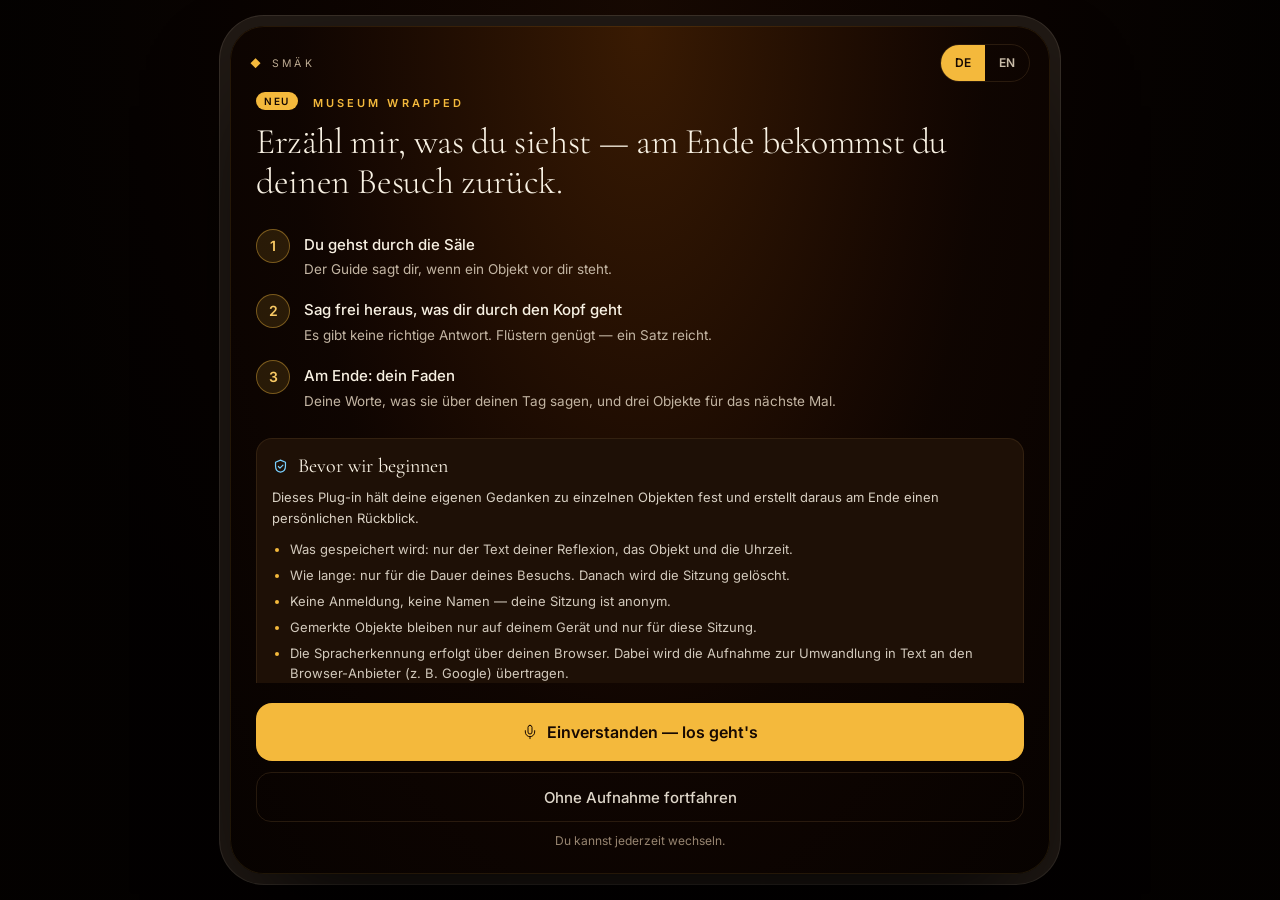
==== app.html @ 7e4b3c30 "Der Hinweis zum Fluestern faellt weg, die Marke deckt kein Foto mehr Die Zeile "Sprich leise — das M" ====
<!doctype html>
<html lang="de">
<head>
<meta charset="utf-8" />
<meta name="viewport" content="width=device-width, initial-scale=1, viewport-fit=cover, maximum-scale=1" />
<meta name="theme-color" content="#1a120c" />
<meta name="apple-mobile-web-app-capable" content="yes" />
<meta name="apple-mobile-web-app-status-bar-style" content="black-translucent" />
<title>Museum Wrapped — SMÄK</title>
<link rel="preconnect" href="https://fonts.googleapis.com" />
<link rel="preconnect" href="https://fonts.gstatic.com" crossorigin />
<link href="https://fonts.googleapis.com/css2?family=Cormorant+Garamond:ital,wght@0,300;0,400;0,500;0,600;1,300;1,400&family=Inter:wght@400;500;600&display=swap" rel="stylesheet" />
<link rel="stylesheet" href="assets/museum.css?v=3g8" />
</head>
<body class="app">
  <div class="screen" id="app"></div>
  <script src="assets/museum.js?v=3g8"></script>
  <script src="assets/app.js?v=3g8"></script>
</body>
</html>
---- assets/museum.css ----
:root{
    --fg:oklch(0.96 0.02 85);
    --muted:oklch(0.75 0.04 75);
    --gold:oklch(0.82 0.15 82);
    --gold-soft:oklch(0.86 0.13 84);
    --line:oklch(0.35 0.05 65 / 45%);
    --panel:oklch(0.19 0.03 57);
    --panel-2:oklch(0.22 0.03 57);
    --plan-bg:oklch(0.105 0.018 55);
    --plan-floor:oklch(0.155 0.022 57);
    --plan-wall:oklch(0.30 0.025 60);
    --you:oklch(0.82 0.11 235);
    --you-ring:oklch(0.98 0.01 235);
    --rec:oklch(0.62 0.21 35);
    --rec-icon:oklch(0.82 0.16 40);
    --like:oklch(0.80 0.16 25);
    --display:"Cormorant Garamond",Georgia,serif;
    --body:"Inter",system-ui,sans-serif;
    --night:radial-gradient(ellipse at top,oklch(0.26 0.06 55) 0%,oklch(0.13 0.025 55) 60%,oklch(0.10 0.02 55) 100%);
  }
  *{box-sizing:border-box;margin:0;padding:0}
  body{background:oklch(0.08 0.015 55);color:var(--fg);font-family:var(--body);min-height:100vh;padding:28px 20px 60px}

  /* ---------- Werkbank ---------- */
  .lab{max-width:1420px;margin:0 auto}
  .labtop{display:flex;align-items:flex-start;gap:20px;flex-wrap:wrap}
  .lab h1{font-family:var(--display);font-weight:300;font-size:30px;letter-spacing:-0.01em}
  .lab p{color:var(--muted);font-size:13px;margin-top:6px;max-width:72ch;line-height:1.6}
  .langsw{margin-left:auto;display:flex;border:1px solid var(--line);border-radius:999px;overflow:hidden;flex:0 0 auto}
  .langsw button{font:600 10.5px/1 var(--body);letter-spacing:.16em;color:var(--muted);background:transparent;
    border:none;padding:11px 17px;cursor:pointer;transition:.18s}
  .langsw button:hover{color:var(--fg)}
  .langsw button[aria-pressed="true"]{background:var(--gold);color:oklch(0.16 0.03 55)}
  .tabs{display:flex;gap:8px;margin:22px 0 26px;flex-wrap:wrap}
  .tabs button{font:500 11px/1 var(--body);letter-spacing:.16em;text-transform:uppercase;color:var(--muted);
    background:transparent;border:1px solid var(--line);border-radius:999px;padding:9px 16px;cursor:pointer;transition:.18s}
  .tabs button:hover{color:var(--fg);border-color:oklch(0.82 0.15 82 / 45%)}
  .tabs button[aria-pressed="true"]{color:oklch(0.16 0.03 55);background:var(--gold);border-color:var(--gold)}
  .rack{display:flex;gap:34px;align-items:flex-start;flex-wrap:wrap}
  .slot{width:392px}
  .slot.hidden{display:none}
  .slot > figcaption{margin-bottom:12px}
  .slot .name{font-family:var(--display);font-size:22px;font-weight:400}
  .slot .why{color:var(--muted);font-size:12px;line-height:1.55;margin-top:3px;min-height:52px}

  /* ---------- Gerät ---------- */
  .device{position:relative;width:392px;height:846px;border-radius:38px;padding:9px;
    background:linear-gradient(160deg,oklch(0.30 0.02 60),oklch(0.14 0.01 60));
    box-shadow:0 40px 90px -30px oklch(0 0 0/.85), 0 0 0 1px oklch(0.45 0.04 65/.5) inset}
  .screen{position:relative;width:100%;height:100%;border-radius:30px;overflow:hidden;background:var(--night);
    display:flex;flex-direction:column;isolation:isolate}
  .screen::after{content:"";position:absolute;inset:0;pointer-events:none;border-radius:30px;
    box-shadow:0 0 0 1px oklch(0.82 0.15 82/.10) inset}

  /* ---------- gemeinsam ---------- */
  .topbar{display:flex;align-items:center;justify-content:space-between;padding:16px 20px 12px;flex:0 0 auto}
  .brand{display:flex;align-items:center;gap:8px;font-size:10.5px;letter-spacing:.3em;text-transform:uppercase;color:var(--muted)}
  .brand i{color:var(--gold);font-style:normal}
  .count{font-size:12px;color:oklch(0.78 0.03 75)}
  .count b{color:var(--gold);font-weight:600}
  .topright{display:flex;align-items:center;gap:12px}
  .hair{height:1px;background:linear-gradient(90deg,transparent,var(--line),transparent);flex:0 0 auto}
  .eyebrow{font-size:11px;font-weight:600;letter-spacing:.18em;text-transform:uppercase;color:var(--gold)}
  .frage{font-family:var(--display);font-weight:300;line-height:1.2;letter-spacing:-0.005em}

  .mic{position:relative;width:74px;height:74px;border-radius:50%;display:grid;place-items:center;cursor:pointer;
    background:oklch(0.82 0.15 82/.07);border:1px solid oklch(0.82 0.15 82/.45);color:var(--gold);transition:.2s}
  .mic:hover{background:oklch(0.82 0.15 82/.14)}
  .mic.rec{background:oklch(0.62 0.21 35/.16);border-color:oklch(0.62 0.21 35/.7);color:oklch(0.80 0.16 40)}
  .mic.rec::before,.mic.rec::after{content:"";position:absolute;inset:-2px;border-radius:50%;
    border:1px solid oklch(0.62 0.21 35/.55);animation:ring 2.1s ease-out infinite}
  .mic.rec::after{animation-delay:1.05s}
  @keyframes ring{0%{transform:scale(1);opacity:.85}100%{transform:scale(1.55);opacity:0}}
  .mic.done{background:oklch(0.82 0.15 82/.16);border-color:var(--gold)}
  .hint{font-size:12px;color:oklch(0.78 0.03 75);text-align:center;min-height:15px}
  .live{font-family:var(--display);font-style:italic;font-size:15px;line-height:1.35;color:oklch(0.88 0.06 60);
    text-align:center;min-height:20px}
  .typed{width:100%;background:oklch(0.22 0.04 55/.6);border:1px solid var(--line);border-radius:14px;color:var(--fg);
    font:400 13px/1.5 var(--body);padding:11px 13px;resize:none;outline:none}
  .typed:focus{border-color:oklch(0.82 0.15 82/.5)}
  .linkish{background:none;border:none;color:var(--muted);font:500 10.5px/1 var(--body);letter-spacing:.14em;
    text-transform:uppercase;cursor:pointer;padding:6px;text-decoration:underline;text-underline-offset:4px}
  .linkish:hover{color:var(--gold)}
  .finish{width:100%;display:flex;align-items:center;justify-content:center;gap:8px;border-radius:999px;cursor:pointer;
    font:500 11px/1 var(--body);letter-spacing:.2em;text-transform:uppercase;padding:14px;
    background:var(--gold);color:oklch(0.16 0.03 55);border:none;transition:.2s}
  .finish:disabled{background:transparent;color:oklch(0.55 0.03 65);border:1px solid var(--line);cursor:not-allowed}
  .saved{display:flex;gap:9px;align-items:flex-start;border-left:2px solid var(--gold);padding-left:11px;text-align:left}
  .saved p{font-family:var(--display);font-style:italic;font-size:15px;line-height:1.4;color:oklch(0.92 0.04 70)}
  .kthumb{width:78px;height:78px;border-radius:11px;flex:0 0 auto;overflow:hidden;background:oklch(0.14 0.02 55);
    display:grid;place-items:center;border:1px solid oklch(0.82 0.15 82/.12)}
  .kthumb img{width:100%;height:100%;object-fit:contain;padding:4px}
  .vtitle{font-family:var(--display);font-size:20px;font-weight:400;line-height:1.22;margin:2px 0 12px}

  .sheet{position:absolute;inset:0;z-index:5;display:flex;flex-direction:column;justify-content:flex-end;
    background:oklch(0.06 0.01 55/.62);backdrop-filter:blur(3px);opacity:0;pointer-events:none;transition:.24s}
  .sheet.open{opacity:1;pointer-events:auto}
  .sheetbody{background:linear-gradient(180deg,oklch(0.20 0.038 57),oklch(0.12 0.02 55));border-top:1px solid oklch(0.82 0.15 82/.28);
    border-radius:26px 26px 30px 30px;padding:12px 22px 24px;display:flex;flex-direction:column;gap:12px;
    transform:translateY(14px);transition:.24s}
  .sheet.open .sheetbody{transform:none}
  .grab{width:38px;height:3px;border-radius:2px;background:oklch(0.70 0.04 70/.35);margin:0 auto 4px}
  .sheethero{display:flex;gap:13px;align-items:center}
  .sheethero .kthumb{width:64px;height:64px}
  .sfrage{font-size:23px}

  /* ---------- A. Vitrine ---------- */
  .vitrine{flex:1;display:flex;flex-direction:column;padding:0 22px 18px;min-height:0}
  .case{position:relative;flex:1 1 auto;min-height:0;border-radius:16px;margin-bottom:16px;overflow:hidden;
    background:linear-gradient(180deg,oklch(0.19 0.035 58),oklch(0.12 0.02 55));
    border:1px solid oklch(0.82 0.15 82/.14);display:grid;place-items:center}
  .case::before{content:"";position:absolute;left:50%;top:-32%;width:150%;height:80%;transform:translateX(-50%);
    background:radial-gradient(ellipse at center,oklch(0.85 0.08 75/.16),transparent 62%);pointer-events:none}
  .case img{width:100%;height:100%;object-fit:contain;padding:7%;filter:drop-shadow(0 22px 34px oklch(0 0 0/.75))}
  .case .plaque{position:absolute;left:14px;bottom:12px;right:14px;display:flex;justify-content:space-between;gap:10px}
  .case .plaque span{font-size:9px;letter-spacing:.22em;text-transform:uppercase;color:oklch(0.78 0.05 70/.75)}
  .vfrage{font-size:26px;margin-bottom:auto}
  .vfoot{display:flex;flex-direction:column;align-items:center;gap:9px;padding-top:14px}
  .dots{display:flex;gap:7px;justify-content:center;padding:12px 0 2px}
  .dots button{width:7px;height:7px;border-radius:50%;border:1px solid oklch(0.70 0.04 70/.5);background:transparent;
    cursor:pointer;padding:0;transition:.2s}
  .dots button.on{background:var(--gold);border-color:var(--gold);transform:scale(1.35)}
  .dots button.has{background:oklch(0.82 0.15 82/.45);border-color:oklch(0.82 0.15 82/.6)}
  .nav{position:absolute;top:50%;transform:translateY(-50%);width:34px;height:34px;border-radius:50%;display:grid;
    place-items:center;background:oklch(0.10 0.02 55/.55);border:1px solid var(--line);color:var(--muted);cursor:pointer}
  .nav:hover{color:var(--gold);border-color:oklch(0.82 0.15 82/.5)}
  .nav.l{left:8px} .nav.r{right:8px}

  /* ---------- B. Kartei ---------- */
  .kartei{flex:1;overflow-y:auto;padding:6px 18px 96px;display:flex;flex-direction:column;gap:11px}
  .kartei::-webkit-scrollbar{width:0}
  .khead{font-family:var(--display);font-size:25px;font-weight:300;line-height:1.15;margin:8px 2px 4px}
  .ksub{color:var(--muted);font-size:11.5px;line-height:1.5;margin:0 2px 10px}
  .kcard{display:flex;gap:13px;align-items:stretch;text-align:left;cursor:pointer;padding:10px;border-radius:16px;
    background:oklch(0.22 0.04 55/.45);border:1px solid var(--line);transition:.18s;color:inherit;font:inherit}
  .kcard:hover{border-color:oklch(0.82 0.15 82/.4)}
  .kcard.has{border-color:oklch(0.82 0.15 82/.45);background:oklch(0.82 0.15 82/.06)}
  .kbody{flex:1;min-width:0;display:flex;flex-direction:column;justify-content:center;gap:5px}
  .kbody h3{font-family:var(--display);font-size:16.5px;font-weight:400;line-height:1.22}
  .kstate{display:inline-flex;align-items:center;gap:5px;font-size:9.5px;letter-spacing:.16em;text-transform:uppercase;color:var(--muted)}
  .kcard.has .kstate{color:var(--gold)}
  .kbar{position:absolute;left:0;right:0;bottom:0;padding:14px 18px 18px;display:flex;flex-direction:column;gap:10px;
    background:linear-gradient(180deg,transparent,oklch(0.10 0.02 55) 34%)}

  /* ---------- C. Saal ---------- */
  .saal{flex:1;display:flex;flex-direction:column;padding:4px 18px 18px;min-height:0}
  .plan{position:relative;flex:1 1 auto;min-height:0;border-radius:18px;border:1px solid var(--line);overflow:hidden;
    background:
      repeating-linear-gradient(0deg,oklch(0.82 0.15 82/.045) 0 1px,transparent 1px 34px),
      repeating-linear-gradient(90deg,oklch(0.82 0.15 82/.045) 0 1px,transparent 1px 34px),
      linear-gradient(165deg,oklch(0.17 0.03 58),oklch(0.11 0.018 55))}
  .room{position:absolute;border:1px solid oklch(0.82 0.15 82/.22);border-radius:10px;background:oklch(0.82 0.15 82/.035)}
  .room span{position:absolute;left:9px;top:7px;font-size:8.5px;letter-spacing:.2em;text-transform:uppercase;
    color:oklch(0.78 0.05 70/.6);white-space:nowrap}
  .pin{position:absolute;width:34px;height:34px;transform:translate(-50%,-50%);border-radius:50%;cursor:pointer;
    display:grid;place-items:center;background:oklch(0.10 0.02 55/.85);border:1.5px solid oklch(0.70 0.10 75/.55);
    color:oklch(0.80 0.06 70);transition:.18s;padding:0;font:600 10px/1 var(--body)}
  .pin.on{border-color:var(--gold);color:var(--gold);box-shadow:0 0 0 5px oklch(0.82 0.15 82/.10)}
  .pin.has{background:var(--gold);border-color:var(--gold);color:oklch(0.16 0.03 55)}
  .planfoot{display:flex;justify-content:space-between;align-items:center;padding:10px 2px 12px}
  .legend{display:flex;gap:12px;font-size:9px;letter-spacing:.14em;text-transform:uppercase;color:var(--muted)}
  .legend i{display:inline-block;width:8px;height:8px;border-radius:50%;margin-right:5px;vertical-align:middle}
  .detail{border-radius:18px;border:1px solid oklch(0.82 0.15 82/.22);background:oklch(0.20 0.038 57/.85);
    padding:15px 16px 17px;display:flex;flex-direction:column;gap:11px}
  .detail .row{display:flex;gap:12px;align-items:center}
  .detail .kthumb{width:58px;height:58px}
  .dfrage{font-size:19px}

  /* ---------- D. Führung: Saalplan wie auf Papier ---------- */
  .fuehrung{flex:1;display:flex;flex-direction:column;min-height:0}

  .planwrap{flex:1;min-height:0;display:flex;flex-direction:column;padding:12px 16px 0}
  .roomhead{display:flex;align-items:baseline;gap:10px;padding:0 2px 10px;flex:0 0 auto}
  .roomhead .rn{font-family:var(--display);font-size:24px;font-weight:400;line-height:1;flex:1}
  .roomhead .rc{font-size:11px;letter-spacing:.16em;text-transform:uppercase;color:var(--muted)}

  .rstage{position:relative;flex:1 1 auto;min-height:0;border-radius:16px;overflow:hidden;
    background:var(--plan-bg);padding:14px}
  .rstage.fresh{animation:roomin .42s ease}
  @keyframes roomin{from{opacity:0;transform:scale(.985)}to{opacity:1;transform:none}}
  .walls{position:absolute;inset:14px;border:6px solid var(--plan-wall);border-radius:6px;background:var(--plan-floor)}

  /* Proeben in den Waenden, mit dem Namen des Nachbarsaals */
  .door{position:absolute;left:50%;transform:translateX(-50%);display:flex;flex-direction:column;
    align-items:center;gap:4px;z-index:3;background:none;border:none;cursor:pointer;
    padding:8px 14px;border-radius:12px;transition:.18s;min-height:44px;min-width:124px}
  .door:not(.shut):hover{background:oklch(0.82 0.15 82/.08)}
  .door:not(.shut):active{background:oklch(0.82 0.15 82/.14)}
  .door:not(.shut):hover span{color:oklch(0.90 0.06 82)}
  .door.shut{cursor:default;opacity:.75}
  .door.top{top:2px} .door.bot{bottom:2px;flex-direction:column-reverse}
  .door i{display:block;width:96px;height:12px;border-radius:3px;background:var(--plan-bg);
    border-left:2px solid oklch(0.82 0.15 82/.5);border-right:2px solid oklch(0.82 0.15 82/.5)}
  .door.bot i{border-left-color:oklch(0.82 0.15 82/.3);border-right-color:oklch(0.82 0.15 82/.3)}
  .door span{font-size:10px;letter-spacing:.14em;text-transform:uppercase;
    color:oklch(0.78 0.05 70/.85);white-space:nowrap}
  .door.bot span{color:oklch(0.78 0.05 70/.6)}

  /* Vitrinen an der Wand: Balken plus Objektkarte darunter */
  .vbar{position:absolute;width:86px;height:10px;border-radius:3px;background:oklch(0.60 0.05 70/.3);z-index:2}
  .vbar.on{background:oklch(0.82 0.15 82/.25)}
  .rpin{position:absolute;display:flex;flex-direction:column;align-items:center;gap:5px;z-index:4;
    background:none;border:none;padding:0;cursor:pointer}
  .rpin .shot{width:62px;height:78px;border-radius:10px;overflow:hidden;background:oklch(0.16 0.025 57);
    border:1.5px solid oklch(0.60 0.05 70/.55);transition:.2s}
  .rpin .shot img{width:100%;height:100%;object-fit:contain;padding:5px;opacity:.85;transition:.2s}
  .rpin.near .shot{width:70px;height:88px;border:2px solid var(--gold);box-shadow:0 0 0 6px oklch(0.82 0.15 82/.14)}
  .rpin.near .shot img{opacity:1}
  .rpin.has .shot{border-color:var(--gold)}
  .rpin .cap{font-size:10px;letter-spacing:.1em;color:oklch(0.80 0.04 75);background:oklch(0.10 0.02 55/.8);
    padding:4px 8px;border-radius:999px;white-space:nowrap}
  .rpin.near .cap{font-weight:500;color:oklch(0.90 0.04 82)}
  .rtick{position:absolute;z-index:5;display:grid;place-items:center;width:20px;height:20px;border-radius:50%;
    background:var(--gold);color:oklch(0.16 0.03 55);pointer-events:none}

  /* Wo du stehst und wohin du schaust */
  .range{position:absolute;width:96px;height:96px;transform:translate(-50%,-50%);border-radius:50%;
    border:1px dashed oklch(0.82 0.11 235/.45);z-index:2;transition:left .14s linear,top .14s linear}
  .me{position:absolute;transform:translate(-50%,-50%);z-index:5;display:grid;place-items:center;
    transition:left .14s linear,top .14s linear}
  .me::before{content:"";position:absolute;width:52px;height:52px;border-radius:50%;
    background:oklch(0.82 0.11 235/.16);animation:pulse 2.4s ease-out infinite}
  @keyframes pulse{0%{transform:scale(.6);opacity:.9}100%{transform:scale(2.1);opacity:0}}
  .me i{position:relative;width:26px;height:26px;border-radius:50%;background:var(--you);
    border:3px solid var(--you-ring);box-shadow:0 2px 10px oklch(0 0 0/.6);display:grid;place-items:center;
    color:oklch(0.20 0.06 235)}
  .melabel{position:absolute;transform:translateX(-50%);z-index:5;font-size:11px;font-weight:600;
    letter-spacing:.1em;color:oklch(0.90 0.05 235);white-space:nowrap;background:oklch(0.10 0.02 55/.85);
    padding:4px 9px;border-radius:999px;transition:left .14s linear,top .14s linear}

  .fbar{display:flex;align-items:center;gap:8px;padding:10px 2px 0;flex:0 0 auto}
  .chip{display:inline-flex;align-items:center;gap:7px;min-height:44px;border-radius:999px;
    border:1px solid var(--line);background:transparent;color:oklch(0.88 0.02 80);cursor:pointer;
    padding:0 16px;font:600 13px/1 var(--body);transition:.18s}
  .chip:hover{border-color:oklch(0.82 0.15 82/.45)}
  .chip.on{border-color:var(--you);background:var(--you);color:oklch(0.16 0.03 55)}
  .stub{font-size:11px;color:oklch(0.70 0.04 70/.75)}

  /* Aufnahmefeld: Objekt, Frage, Mikrofon und der Abschluss in einem Block */
  .detail{flex:0 0 auto;margin:12px 16px 16px;border-radius:20px;border:1px solid oklch(0.82 0.15 82/.28);
    background:var(--panel);padding:16px;display:flex;flex-direction:column;gap:13px}
  .detail .row{display:flex;gap:12px;align-items:center}
  .dfrage{font-family:var(--display);font-weight:300;font-size:21px;line-height:1.25}
  .recbox{display:flex;align-items:center;gap:12px;padding:10px 12px;border-radius:16px;
    background:oklch(0.62 0.21 35/.10);border:1px solid oklch(0.62 0.21 35/.5)}
  .recbox .live{font-family:var(--display);font-style:italic;font-size:16px;line-height:1.35;
    color:oklch(0.92 0.04 70);text-align:left;min-height:0}
  .recbox .hint{font-size:12px;color:oklch(0.78 0.03 75);text-align:left;margin-top:4px}
  .actions{display:flex;gap:10px}
  .btn{flex:1;min-height:46px;border-radius:14px;cursor:pointer;font:500 14px/1 var(--body);
    background:transparent;border:1px solid var(--line);color:oklch(0.88 0.02 80)}
  .btn.gold{border:none;background:var(--gold);color:oklch(0.16 0.03 55);font-weight:600}
  .btn.gold:disabled{background:transparent;border:1px solid var(--line);color:oklch(0.55 0.03 65);cursor:not-allowed}

  .tapphoto{position:relative;flex:0 0 auto;padding:0;border:none;background:none;cursor:pointer;border-radius:11px}
  .tapphoto .kthumb{width:58px;height:58px}
  .tapphoto .more{position:absolute;right:-4px;bottom:-4px;width:20px;height:20px;border-radius:50%;
    display:grid;place-items:center;background:var(--gold);color:oklch(0.16 0.03 55);font:600 11px/1 var(--body)}
  .strip{display:flex;gap:8px;overflow-x:auto}
  .strip::-webkit-scrollbar{height:0}
  .strip button{flex:0 0 auto;width:56px;height:56px;border-radius:10px;overflow:hidden;padding:0;cursor:pointer;
    border:1px solid var(--line);background:oklch(0.14 0.02 55)}
  .strip button.on{border-color:var(--gold)}
  .strip img{width:100%;height:100%;object-fit:contain;padding:3px}
  .bigshot{width:100%;height:190px;flex:0 0 auto;border-radius:14px;overflow:hidden;
    background:oklch(0.13 0.02 55);border:1px solid oklch(0.82 0.15 82/.14)}
  .bigshot img{width:100%;height:100%;object-fit:contain;padding:6px}
  .beschreibung{font-size:12.5px;line-height:1.62;color:oklch(0.86 0.03 70);max-height:132px;overflow-y:auto}
  .beschreibung::-webkit-scrollbar{width:0}
  .audio{display:flex;align-items:center;gap:11px;border-radius:14px;padding:10px 13px;
    border:1px solid var(--line);background:oklch(0.22 0.04 55/.45)}
  .audio .play{width:34px;height:34px;border-radius:50%;flex:0 0 auto;display:grid;place-items:center;
    border:1px solid oklch(0.82 0.15 82/.45);background:oklch(0.82 0.15 82/.08);color:var(--gold)}
  .wave{flex:1;display:flex;align-items:center;gap:2px;height:22px}
  .wave i{flex:1;background:oklch(0.78 0.06 70/.35);border-radius:1px}
  .audio .len{font-size:10px;letter-spacing:.12em;color:var(--muted)}
  .stub{font-size:9px;letter-spacing:.18em;text-transform:uppercase;color:oklch(0.70 0.04 70/.6)}

  /* ---------- Wrapped (Stories) ---------- */
  .wrap{position:absolute;inset:0;z-index:9;display:flex;flex-direction:column;background:var(--night)}
  .wbars{display:flex;gap:4px;padding:14px 16px 8px;flex:0 0 auto}
  .wbars i{flex:1;height:2px;border-radius:1px;background:oklch(0.70 0.04 70/.25)}
  .wbars i.on{background:var(--gold)}
  .wframe{flex:1;min-height:0;display:flex;flex-direction:column;justify-content:center;gap:16px;
    padding:8px 26px 20px;text-align:left;animation:fadein .38s ease}
  @keyframes fadein{from{opacity:0;transform:translateY(8px)}to{opacity:1;transform:none}}
  .wbig{font-family:var(--display);font-weight:300;font-size:34px;line-height:1.12;letter-spacing:-0.01em}
  .wmid{font-family:var(--display);font-weight:300;font-size:26px;line-height:1.2}
  .wsub{color:var(--muted);font-size:13.5px;line-height:1.6}
  .wgold{color:var(--gold)}
  .wquote{font-family:var(--display);font-style:italic;font-size:25px;line-height:1.3;color:oklch(0.94 0.03 75)}
  .wecho{font-size:13px;line-height:1.6;color:var(--muted);border-left:2px solid oklch(0.82 0.15 82/.5);padding-left:13px}
  .wstats{display:flex;flex-direction:column;gap:2px}
  .wstat{display:flex;align-items:baseline;gap:12px;padding:11px 0;border-bottom:1px solid var(--line)}
  .wstat b{font-family:var(--display);font-weight:400;font-size:38px;color:var(--gold);min-width:66px}
  .wshot{width:100%;height:180px;border-radius:16px;overflow:hidden;background:oklch(0.13 0.02 55);
    border:1px solid oklch(0.82 0.15 82/.16);flex:0 0 auto}
  .wshot img{width:100%;height:100%;object-fit:contain;padding:8px}
  .wtap{position:absolute;top:44px;bottom:64px;width:38%;background:transparent;border:none;cursor:pointer;z-index:2}
  .wtap.l{left:0} .wtap.r{right:0;width:62%}
  .wfoot{flex:0 0 auto;padding:0 26px 20px;display:flex;align-items:center;gap:12px}
  .wfoot .linkish{padding-left:0}
  .wload{flex:1;display:flex;flex-direction:column;align-items:center;justify-content:center;gap:22px;padding:0 34px;text-align:center}
  .wloadring{width:74px;height:74px;border-radius:50%;border:1px solid oklch(0.82 0.15 82/.28);
    border-top-color:var(--gold);animation:spin 1.5s linear infinite}
  @keyframes spin{to{transform:rotate(360deg)}}
  .wloadtext{font-family:var(--display);font-size:21px;font-weight:300;line-height:1.3;min-height:56px}
  .wnote{font-size:10px;letter-spacing:.18em;text-transform:uppercase;color:oklch(0.70 0.04 70/.6)}

  /* ---------- W2 · Blatt (gedruckt) ---------- */
  .blatt{flex:1;min-height:0;overflow-y:auto;padding:26px 26px 34px;display:flex;flex-direction:column;gap:15px}
  .blatt::-webkit-scrollbar{width:0}
  .brule{height:1px;background:var(--line);margin:5px 0}
  .brule.gold{background:linear-gradient(90deg,var(--gold),transparent)}
  .blabel{font-size:9px;letter-spacing:.3em;text-transform:uppercase;color:var(--gold)}
  .bhead{font-family:var(--display);font-weight:300;font-size:31px;line-height:1.12;letter-spacing:-0.01em}
  .barch{font-family:var(--display);font-size:23px;color:var(--gold);line-height:1.15}
  .bsub{font-size:12.5px;line-height:1.6;color:var(--muted)}
  .bnums{display:flex;gap:0}
  .bnums div{flex:1;padding-right:10px}
  .bnums b{display:block;font-family:var(--display);font-weight:400;font-size:30px;color:var(--gold);line-height:1}
  .bnums span{font-size:9.5px;letter-spacing:.14em;text-transform:uppercase;color:var(--muted);display:block;margin-top:4px}
  .bq{font-family:var(--display);font-style:italic;font-size:19px;line-height:1.35;color:oklch(0.94 0.03 75);
    text-indent:-0.42em}
  .bq.big{font-size:24px;font-style:normal;text-indent:0}
  .becho{font-size:12px;line-height:1.6;color:var(--muted);margin-top:6px}
  .bmeta{font-size:9px;letter-spacing:.2em;text-transform:uppercase;color:oklch(0.72 0.05 70/.7);margin-top:7px}
  .bitem{padding:3px 0 2px}
  .bfoot{font-size:10.5px;line-height:1.6;color:oklch(0.70 0.04 70/.75);padding-top:4px}

  /* ---------- W3 · Karte (Andenken) ---------- */
  .karte{flex:1;display:flex;flex-direction:column;padding:22px;min-height:0}
  .kcard2{flex:1;min-height:0;border:1px solid oklch(0.82 0.15 82/.35);border-radius:20px;padding:24px 22px;
    display:flex;flex-direction:column;gap:14px;position:relative;overflow:hidden;
    background:linear-gradient(168deg,oklch(0.21 0.045 58),oklch(0.12 0.022 55))}
  .kcard2::before{content:"";position:absolute;left:0;right:0;top:38%;height:1px;
    background:repeating-linear-gradient(90deg,oklch(0.82 0.15 82/.4) 0 5px,transparent 5px 11px)}
  .kglow{position:absolute;right:-70px;top:-70px;width:220px;height:220px;border-radius:50%;
    background:radial-gradient(circle,oklch(0.82 0.15 82/.16),transparent 68%);pointer-events:none}
  .ktop{font-size:9px;letter-spacing:.3em;text-transform:uppercase;color:var(--muted);
    display:flex;justify-content:space-between}
  .karch{font-family:var(--display);font-weight:300;font-size:36px;line-height:1.06;color:var(--gold)}
  .ksub2{font-size:12.5px;line-height:1.55;color:var(--muted)}
  .knums{display:flex;gap:14px;margin-top:auto}
  .knums div{flex:1}
  .knums b{display:block;font-family:var(--display);font-size:27px;color:var(--fg);line-height:1}
  .knums span{font-size:8.5px;letter-spacing:.12em;text-transform:uppercase;color:var(--muted);display:block;margin-top:4px}
  .khero{font-family:var(--display);font-style:italic;font-size:20px;line-height:1.32;color:oklch(0.94 0.03 75)}
  .kq2{font-family:var(--display);font-size:17px;line-height:1.3;border-top:1px solid oklch(0.82 0.15 82/.25);padding-top:13px}
  .kfoot2{font-size:9px;letter-spacing:.14em;text-transform:uppercase;color:oklch(0.70 0.04 70/.6);text-align:center}

  /* ---------- W4 · Faden (Zeitstrahl) ---------- */
  .faden{flex:1;min-height:0;overflow-y:auto;padding:20px 22px 30px}
  .faden::-webkit-scrollbar{width:0}
  .fhead{margin-bottom:18px}
  .fhead .h{font-family:var(--display);font-weight:300;font-size:25px;line-height:1.15}
  .fhead .a{font-family:var(--display);font-size:18px;color:var(--gold);margin-top:8px}
  .thread{position:relative;padding-left:30px}
  .thread::before{content:"";position:absolute;left:7px;top:6px;bottom:6px;width:1px;
    background:linear-gradient(180deg,transparent,var(--gold) 8%,var(--gold) 92%,transparent)}
  .node{position:relative;padding:0 0 22px}
  .node::before{content:"";position:absolute;left:-27px;top:5px;width:9px;height:9px;border-radius:50%;
    background:var(--gold);box-shadow:0 0 0 4px oklch(0.82 0.15 82/.14)}
  .node .nt{display:flex;gap:11px;align-items:center;margin-bottom:9px}
  .node .nt .kthumb{width:46px;height:46px;border-radius:9px}
  .node .nm{font-size:9px;letter-spacing:.18em;text-transform:uppercase;color:oklch(0.74 0.05 70/.8);line-height:1.4}
  .node .nq{font-family:var(--display);font-style:italic;font-size:17px;line-height:1.34;color:oklch(0.94 0.03 75)}
  .node .ne{font-size:11.5px;line-height:1.6;color:var(--muted);margin-top:7px}
  .fend{border-top:1px solid var(--line);margin-top:6px;padding-top:18px;display:flex;flex-direction:column;gap:13px}
  .fend .fq{font-family:var(--display);font-size:21px;line-height:1.25}

  /* ---------- Galerie der Wrapped-Entwürfe ---------- */
  .wrapsec{margin-top:56px;border-top:1px solid var(--line);padding-top:30px}
  .srcsw{display:flex;gap:8px;align-items:center;flex-wrap:wrap;margin:14px 0 4px}
  .srcsw .chip{background:transparent}
  .srcsw .chip.on{background:var(--gold);border-color:var(--gold);color:oklch(0.16 0.03 55)}
  .srcnote{font-size:11.5px;color:var(--muted);line-height:1.55;max-width:64ch}
  .wdev{position:relative;width:100%;height:100%;border-radius:30px;overflow:hidden;background:var(--night);
    display:flex;flex-direction:column}
  .wdev > .wrap{min-height:0}

/* ---------- Empfehlungen ---------- */
.reclist{display:flex;flex-direction:column;gap:11px}
.rec{display:flex;gap:11px;align-items:center;text-align:left}
.rec .kthumb{width:52px;height:52px;border-radius:10px;flex:0 0 auto}
.rectitle{font-family:var(--display);font-size:16px;line-height:1.2}
.recwhy{font-size:11.5px;line-height:1.5;color:var(--muted);margin-top:4px}
.missed{border:1px solid oklch(0.82 0.15 82/.28);border-radius:16px;padding:14px;
  background:oklch(0.82 0.15 82/.05)}

/* ---------- App-Modus: der Bildschirm ist das Gerät ---------- */
body.app{padding:0;background:var(--night);overflow:hidden}
body.app .screen{position:fixed;inset:0;width:100%;height:100%;border-radius:0}
body.app .screen::after{display:none}
body.app .wrap{border-radius:0}
.gear{width:34px;height:34px;border-radius:50%;display:grid;place-items:center;flex:0 0 auto;
  background:transparent;border:1px solid var(--line);color:oklch(0.78 0.03 75);cursor:pointer}
.gear:hover{color:var(--gold);border-color:oklch(0.82 0.15 82/.5)}
.setrow{display:flex;align-items:center;justify-content:space-between;gap:12px;padding:11px 0;
  border-bottom:1px solid var(--line)}
.setrow > span{font-size:12px;color:var(--muted)}
.seg{display:flex;border:1px solid var(--line);border-radius:999px;overflow:hidden;flex:0 0 auto}
.seg button{font:600 10px/1 var(--body);letter-spacing:.14em;color:var(--muted);background:transparent;
  border:none;padding:9px 14px;cursor:pointer}
.seg button.on{background:var(--gold);color:oklch(0.16 0.03 55)}
.diag{font:400 10.5px/1.6 ui-monospace,SFMono-Regular,Menlo,monospace;color:oklch(0.72 0.05 70/.75);
  white-space:pre-wrap;word-break:break-word}
.wrap[data-demo]::after{content:attr(data-demo);position:absolute;top:14px;right:14px;z-index:6;
  pointer-events:none;font:600 8.5px/1 var(--body);letter-spacing:.2em;text-transform:uppercase;
  color:oklch(0.16 0.03 55);background:oklch(0.82 0.15 82/.85);
  padding:6px 10px;border-radius:999px}

/* ---------- Merken ---------- */
.likebtn{display:inline-flex;align-items:center;gap:6px;flex:0 0 auto;cursor:pointer;
  border:1px solid var(--line);border-radius:999px;background:transparent;color:var(--muted);
  padding:7px 11px;font:500 11px/1 var(--body);transition:.18s}
.likebtn:hover{color:oklch(0.80 0.16 25);border-color:oklch(0.80 0.16 25/.5)}
.likebtn.on{color:oklch(0.80 0.16 25);border-color:oklch(0.80 0.16 25/.6);background:oklch(0.80 0.16 25/.10)}

/* Der Raum wird nur beim Raumwechsel eingeblendet — sonst blinkt er bei jedem Tipp */
.rstage{animation:none}
.rstage.fresh{animation:roomin .42s ease}

/* Bilder ganz zeigen statt beschneiden */
.kthumb{background:oklch(0.12 0.02 55)}
.bigshot{height:min(42vh,300px)}
.sheetbody{max-height:88vh;overflow-y:auto}
.sheetbody::-webkit-scrollbar{width:0}

/* Einstellungen: benannte Optionspaare statt winziger Segmente */
.setrow{display:flex;flex-direction:column;align-items:stretch;gap:9px;padding:12px 0;border-bottom:1px solid var(--line)}
.setrow > span{font-size:14px;color:oklch(0.88 0.02 80)}
.seg{display:flex;gap:9px;border:none;border-radius:0;overflow:visible}
.seg button{flex:1;min-height:48px;border-radius:14px;border:1px solid var(--line);background:transparent;
  color:oklch(0.88 0.02 80);font:500 14px/1 var(--body);letter-spacing:0;cursor:pointer}
.seg button.on{background:var(--gold);border-color:var(--gold);color:oklch(0.16 0.03 55);font-weight:600}
.sethint{font-size:12.5px;line-height:1.55;color:var(--muted);margin-top:-4px}

/* ==========================================================================
   Kurze Telefone. Safari lässt von 844 px nur rund 700 übrig; ohne diesen
   Abschnitt frisst das Aufnahmefeld den Saalplan auf und nichts ist mehr
   zu erkennen. Alles wird enger, aber kein Tippziel unter 44 px.
   ========================================================================== */
body.app .screen{padding-top:env(safe-area-inset-top);padding-bottom:env(safe-area-inset-bottom)}
.rstage{min-height:210px}
.fuehrung{overflow-y:auto}
.fuehrung::-webkit-scrollbar{width:0}

@media (max-height:820px){
  .topbar{padding:11px 18px 8px}
  .planwrap{padding:9px 14px 0}
  .roomhead{padding:0 2px 6px}
  .roomhead .rn{font-size:19px}
  .rstage{padding:10px}
  .walls{inset:10px;border-width:5px}
  .door{padding:5px 12px}
  .door.top{top:0} .door.bot{bottom:0}
  .door i{width:84px;height:10px}
  .rpin .shot{width:56px;height:70px}
  .rpin.near .shot{width:64px;height:80px}
  .rpin .cap{font-size:9.5px;padding:3px 7px}
  .vbar{width:74px;height:8px}
  .me::before{width:44px;height:44px}
  .range{width:82px;height:82px}

  .fbar{padding:6px 2px 0}
  .detail{margin:9px 14px 12px;padding:13px;gap:9px;border-radius:18px}
  .detail .row{gap:10px}
  .detail .row .kthumb{width:46px!important;height:46px!important}
  .detail .vtitle{font-size:16px!important;margin-top:3px!important}
  .dfrage{font-size:17px;line-height:1.28;max-height:3.9em;overflow:hidden}
  .recbox{padding:8px 10px;gap:10px}
  .recbox .live{font-size:15px}
  .detail .mic{width:46px!important;height:46px!important}
  .btn{min-height:44px;font-size:13.5px}
}

/* Sehr kurze Geräte: der Plan darf schrumpfen, aber die Karte bleibt lesbar */
@media (max-height:660px){
  .rstage{min-height:190px}
  .dfrage{font-size:16px;max-height:2.7em}
}

/* Tippziele, die noch zu klein waren */
.likebtn{min-height:44px;padding:0 13px}
.gear{position:relative}
.gear::after{content:"";position:absolute;inset:-5px}
.wfoot{flex-wrap:wrap;gap:10px}

/* Warum die Aufnahme nicht ging — statt stiller Wirkungslosigkeit */
.speecherr{display:flex;flex-direction:column;gap:5px;font-size:13px;line-height:1.55;
  color:oklch(0.90 0.05 40);background:oklch(0.62 0.21 35/.10);
  border:1px solid oklch(0.62 0.21 35/.45);border-radius:14px;padding:12px 13px}
.speecherr span{font:400 10.5px/1 ui-monospace,SFMono-Regular,Menlo,monospace;
  color:oklch(0.75 0.05 45/.8);letter-spacing:.06em}

/* ==========================================================================
   1 · Willkommen — erklärt die Idee, bevor der erste Saal kommt
   ========================================================================== */
.intro{flex:1;min-height:0;display:flex;flex-direction:column}
.introtop{flex:0 0 auto;display:flex;align-items:center;justify-content:space-between;padding:18px 20px 10px}
.langpills{display:flex;border:1px solid var(--line);border-radius:999px;overflow:hidden}
.langpills button{min-height:36px;padding:0 14px;font:600 12px/1 var(--body);
  background:transparent;color:oklch(0.80 0.03 76);border:none;cursor:pointer}
.langpills button.on{background:var(--gold);color:oklch(0.16 0.03 55)}
.introbody{flex:1;min-height:0;overflow-y:auto;display:flex;flex-direction:column;justify-content:center;
  gap:26px;padding:0 26px}
.introbody::-webkit-scrollbar{width:0}
.introeyebrow{font-size:11px;font-weight:600;letter-spacing:.28em;text-transform:uppercase;color:var(--gold)}
.introhead{font-family:var(--display);font-weight:300;font-size:36px;line-height:1.12;
  letter-spacing:-0.01em;margin-top:12px;text-wrap:pretty}
.steps{display:flex;flex-direction:column;gap:14px}
.step{display:flex;gap:14px;align-items:flex-start}
.stepnum{width:34px;height:34px;border-radius:50%;flex:0 0 auto;display:grid;place-items:center;
  background:oklch(0.82 0.15 82/.12);border:1px solid oklch(0.82 0.15 82/.4);
  color:var(--gold-soft);font:600 14px/1 var(--body)}
.steptitle{font-size:15px;font-weight:500;line-height:1.35}
.steptext{font-size:13.5px;line-height:1.6;color:oklch(0.78 0.03 75);margin-top:4px}
.privacy{display:flex;gap:11px;align-items:flex-start;padding:14px;border-radius:16px;
  background:var(--panel);border:1px solid var(--line);font-size:13px;line-height:1.6;
  color:oklch(0.84 0.02 78)}
.privacy > span{color:var(--you);flex:0 0 auto;margin-top:1px}
.introfoot{flex:0 0 auto;display:flex;flex-direction:column;gap:11px;padding:20px 26px 26px}
.btnbig{display:flex;align-items:center;justify-content:center;gap:9px;width:100%;min-height:58px;
  border-radius:16px;border:none;background:var(--gold);color:oklch(0.16 0.03 55);
  font:600 16px/1 var(--body);cursor:pointer}
.btnghost{width:100%;min-height:50px;border-radius:15px;background:transparent;border:1px solid var(--line);
  color:oklch(0.88 0.02 80);font:500 15px/1 var(--body);cursor:pointer}
.footnote{font-size:12px;color:oklch(0.70 0.04 70/.85);text-align:center}

@media (max-height:820px){
  .introtop{padding:12px 18px 6px}
  .introbody{gap:18px;padding:0 20px;justify-content:flex-start;padding-top:6px}
  .introhead{font-size:28px;margin-top:9px}
  .steps{gap:11px}
  .stepnum{width:30px;height:30px;font-size:13px}
  .steptitle{font-size:14px}
  .steptext{font-size:12.5px;margin-top:3px}
  .privacy{padding:11px;font-size:12.5px}
  .introfoot{padding:12px 20px 16px;gap:9px}
  .btnbig{min-height:52px;font-size:15px}
  .btnghost{min-height:46px;font-size:14px}
}

/* ==========================================================================
   3 · Deine Worte — bestätigen, bevor gespeichert wird
   ========================================================================== */
.heard{border-radius:18px;border:1px solid oklch(0.82 0.15 82/.4);background:oklch(0.82 0.15 82/.07);padding:16px}
.heardlabel{display:flex;align-items:center;gap:7px;font-size:11px;font-weight:600;letter-spacing:.16em;
  text-transform:uppercase;color:var(--gold)}
.heardlabel svg{width:14px;height:14px}
.heardquote{font-family:var(--display);font-style:italic;font-size:20px;line-height:1.4;
  color:oklch(0.95 0.03 78);margin-top:10px}
.heardmeta{font-size:12.5px;color:oklch(0.76 0.03 74);margin-top:9px}
.toldlabel{font-size:11px;font-weight:600;letter-spacing:.2em;text-transform:uppercase;color:var(--muted)}
.toldlist{display:flex;flex-direction:column;gap:8px;max-height:184px;overflow-y:auto}
.toldlist::-webkit-scrollbar{width:0}
.toldrow{display:flex;align-items:center;gap:11px;padding:11px 12px;border-radius:14px;
  background:var(--panel-2);border:1px solid var(--line)}
.toldquote{font-family:var(--display);font-style:italic;font-size:15.5px;line-height:1.35;
  color:oklch(0.93 0.03 76);overflow:hidden;display:-webkit-box;-webkit-line-clamp:2;-webkit-box-orient:vertical}
.toldtitle{font-size:12px;color:var(--muted);margin-top:4px;white-space:nowrap;overflow:hidden;text-overflow:ellipsis}
.toldredo{width:44px;height:44px;flex:0 0 auto;border-radius:12px;background:transparent;border:1px solid var(--line);
  color:var(--muted);cursor:pointer;display:grid;place-items:center}
.toldredo:hover{color:var(--gold);border-color:oklch(0.82 0.15 82/.5)}
.btnbig svg{width:16px;height:16px}
.btn svg{width:14px;height:14px;vertical-align:-2px;margin-right:5px}

/* ==========================================================================
   4-7 · Objektblatt, Ladezustand, Story und Faden — Feinschliff
   ========================================================================== */
.sheetbody{background:var(--panel);border-radius:26px 26px 30px 30px;padding:14px 20px 22px;gap:15px}
.bigshot{height:238px;border-radius:16px}
.strip button{width:58px;height:58px;border-radius:12px}
.strip button.on{border-width:2px;border-color:var(--gold)}
.beschreibung{font-size:14px;line-height:1.65;color:oklch(0.88 0.02 78);max-height:150px;scrollbar-width:none}
.audio{gap:12px;border-radius:16px;background:var(--panel-2);border:1px solid var(--line);padding:11px 13px}
.audio .play{width:44px;height:44px}
.audiotitle{font-size:13px;color:oklch(0.88 0.02 78);white-space:nowrap;overflow:hidden;text-overflow:ellipsis}
.audiolen{font-size:12px;color:var(--muted);margin-top:2px}
.wave{flex:0 0 96px;gap:3px}
.likerow{display:flex;align-items:center;gap:12px}
.likehint{font-size:12.5px;color:var(--muted)}

.wload{gap:18px}
.wloadring{width:84px;height:84px;border:2px solid oklch(0.82 0.15 82/.22);border-top-color:var(--gold)}
.wloadtext{font-family:var(--display);font-weight:300;font-size:26px;line-height:1.25;min-height:66px}
.wloadsub{font-size:13.5px;line-height:1.6;color:oklch(0.80 0.03 76)}
.wdots{display:flex;gap:8px}
.wdots i{width:7px;height:7px;border-radius:50%;background:oklch(0.70 0.04 70/.3);transition:.3s}
.wdots i.on{background:var(--gold)}
.wprivacy{position:absolute;left:26px;right:26px;bottom:22px;font-size:12px;line-height:1.55;
  color:oklch(0.72 0.04 70/.8);text-align:center}

.wbars{gap:5px}
.wbars i{height:3px}
.wstat{padding:16px 0;border-bottom:1px solid var(--line)}
.wstat b{font-family:var(--display);font-weight:400;font-size:52px;min-width:74px;color:var(--gold);line-height:1}
.wstat .wsub{font-size:15px;color:oklch(0.82 0.03 78)}
.taphint{display:flex;align-items:center;gap:6px;margin-left:auto;font-size:12px;color:oklch(0.72 0.04 70/.85)}
.taphint svg{width:12px;height:12px}

.faden{padding-bottom:88px}
.fhead .h{font-family:var(--display);font-weight:300;font-size:28px;line-height:1.15;margin-top:9px}
.fhead .a{font-family:var(--display);font-size:21px;color:var(--gold);margin-top:8px}
.thread::before{width:2px}
.node::before{width:10px;height:10px;left:-27px;box-shadow:0 0 0 5px oklch(0.82 0.15 82/.14)}
.node .nt .kthumb{width:50px;height:50px;border-radius:11px}
.node .nm{font-size:10.5px;font-weight:600;color:var(--gold);letter-spacing:.14em}
.node .nq{font-size:18px}
.node .ne{font-size:13px;line-height:1.65}
.fpanel{border-radius:18px;background:var(--panel);border:1px solid var(--line);padding:15px 16px}
.missed{border-radius:18px;padding:15px 16px}
.fbottom{position:absolute;left:0;right:0;bottom:0;z-index:6;display:flex;gap:10px;padding:12px 20px;
  padding-bottom:calc(12px + env(safe-area-inset-bottom));
  background:oklch(0.13 0.024 55);border-top:1px solid oklch(0.35 0.05 65/35%)}

@media (max-height:820px){
  .bigshot{height:190px}
  .beschreibung{max-height:112px;font-size:13.5px}
  .wloadring{width:66px;height:66px}
  .wloadtext{font-size:22px;min-height:56px}
  .wstat{padding:12px 0}
  .wstat b{font-size:42px;min-width:64px}
  .fhead .h{font-size:24px}
  .node .nq{font-size:16.5px}
}

/* ==========================================================================
   Rechtliches: Einwilligung, KI-Hinweis, Bildnachweise, Barrierefreiheit
   ========================================================================== */

/* 1 · Einwilligung */
.consent{border-radius:16px;background:var(--panel);border:1px solid var(--line);padding:15px}
.consenthead{display:flex;align-items:center;gap:9px;font-family:var(--display);font-size:20px;
  margin-bottom:9px}
.consenthead span{color:var(--you);display:grid;place-items:center}
.consent p{font-size:13px;line-height:1.6;color:oklch(0.86 0.02 78)}
.consent ul{margin:10px 0 0;padding-left:18px;display:flex;flex-direction:column;gap:6px}
.consent li{font-size:13px;line-height:1.55;color:oklch(0.84 0.02 78)}
.consent li::marker{color:var(--gold)}
.consent .voluntary{margin-top:11px;color:oklch(0.80 0.03 76)}
.rights{font-size:11.5px;line-height:1.55;color:oklch(0.76 0.03 74)}

/* 2 · KI-Hinweis, immer über dem erzeugten Inhalt */
.aibanner{position:relative;z-index:7;flex:0 0 auto;display:flex;align-items:center;gap:8px;
  margin:10px 16px 0;padding:9px 12px;border-radius:12px;
  background:oklch(0.82 0.15 82/.12);border:1px solid oklch(0.82 0.15 82/.45);
  color:oklch(0.92 0.08 84);font-size:12px;line-height:1.4}
.aibanner svg{flex:0 0 auto;color:var(--gold)}
.wtap{top:96px}

/* 3 · Textweg */
.chars{font-size:12px;color:oklch(0.78 0.03 75);text-align:right;margin-top:-4px}
.micwarn{font-size:12px;line-height:1.5;color:oklch(0.80 0.03 76)}
.wipe{margin-left:auto;background:none;border:1px solid var(--line);border-radius:999px;
  color:oklch(0.80 0.03 76);font:500 11.5px/1 var(--body);padding:0 13px;min-height:36px;cursor:pointer}
.wipe:hover{color:oklch(0.86 0.10 30);border-color:oklch(0.80 0.16 25/.55)}

/* 6 · Bildnachweis */
.credit{font-size:10.5px;line-height:1.45;color:oklch(0.74 0.03 74);margin-top:5px}

/* 4 · Kontrast: die drei Stellen, die an der Durchsichtigkeit gescheitert sind */
.door.bot span{color:oklch(0.80 0.05 70)}
.stub{color:oklch(0.78 0.03 75)}

/* 4 · Sichtbarer Fokus überall, Tastaturbedienung */
:focus-visible{outline:2px solid oklch(0.86 0.13 84);outline-offset:2px;border-radius:6px}
.wtap:focus-visible{outline-offset:-6px}

/* nur für Screenreader */
.srlive{position:absolute;width:1px;height:1px;margin:-1px;padding:0;overflow:hidden;
  clip:rect(0 0 0 0);white-space:nowrap;border:0}

/* 4 · Bewegung nur, wenn der Besucher sie will */
@media (prefers-reduced-motion:reduce){
  *,*::before,*::after{animation-duration:.001ms!important;animation-iteration-count:1!important;
    transition-duration:.001ms!important;scroll-behavior:auto!important}
  .me::before,.mic.rec::before,.mic.rec::after{display:none}
}

/* 6.3 · ND: die Museumsfotos bleiben unangetastet — kein Beschnitt, kein Schleier */
.rpin .shot img{opacity:1}
.rpin.near .shot img{opacity:1}

/* Sprechen und Tippen sind einander gleich — Gold bleibt dem Abschluss */
.btn.way{border-color:oklch(0.82 0.15 82/.45);color:oklch(0.92 0.03 80);background:oklch(0.82 0.15 82/.07)}
.btn.way:hover{background:oklch(0.82 0.15 82/.13)}

/* ==========================================================================
   Korrekturen vom Geraet
   ========================================================================== */

/* 2 · Die Leiste unten war weiss: Chrome faerbt die Systemleisten nach der
   Hintergrundfarbe des Dokuments, und ein Verlauf allein reicht ihm nicht. */
:root{color-scheme:dark}
html{background-color:oklch(0.10 0.02 55)}

/* 1 · Zentrierter Flex-Inhalt liess sich nach oben nicht scrollen, sobald er
   hoeher als der Schirm war — der Anfang blieb unerreichbar. Auto-Raender
   zentrieren, wenn Platz ist, und geben ihn frei, wenn keiner da ist. */
.introbody{justify-content:flex-start}
.introinner{margin:auto 0;display:flex;flex-direction:column;gap:26px;width:100%}
@media (max-height:820px){ .introinner{gap:18px} }

/* 3 · Die Beispiel-Marke sitzt jetzt in der Hinweiszeile statt darueber */
.wrap[data-demo]::after{content:none}
.aibanner{align-items:flex-start}
.aibanner > span:first-of-type{flex:1;min-width:0}
.demotag{flex:0 0 auto;align-self:center;font:600 8.5px/1 var(--body);letter-spacing:.18em;
  text-transform:uppercase;color:oklch(0.16 0.03 55);background:var(--gold);
  padding:5px 8px;border-radius:999px;white-space:nowrap}

/* 4 · "Tippen blättert" verschwand hinter der Gestenleiste */
.wfoot{padding-bottom:calc(20px + env(safe-area-inset-bottom));align-items:center}
.taphint{font-size:12.5px;color:oklch(0.82 0.03 78)}
.wtap{bottom:76px}

/* Pflichtangaben des Museums — erreichbar, nicht versteckt */
.legal{display:flex;flex-wrap:wrap;gap:14px;margin-top:10px}
.legal a{font-size:12.5px;color:oklch(0.84 0.03 78);text-decoration:underline;
  text-underline-offset:3px;min-height:44px;display:inline-flex;align-items:center}
.legal a:hover{color:var(--gold)}

/* „Neu" auf dem Willkommen-Schirm — es ist ein Zusatz zum Guide, kein Teil davon */
.neu{display:inline-block;vertical-align:2px;margin-right:9px;padding:4px 8px;border-radius:999px;
  background:var(--gold);color:oklch(0.16 0.03 55);font:600 10px/1 var(--body);letter-spacing:.16em}

/* Nachbarn im Kunstareal */
.nbbruecke{font-size:13.5px;line-height:1.6;color:oklch(0.86 0.02 78);margin-top:9px}
.nblist{display:flex;flex-direction:column;gap:11px;margin-top:12px}
.nb{padding:11px 12px;border-radius:14px;background:var(--panel-2);border:1px solid var(--line)}
.nbname{font-family:var(--display);font-size:17px;line-height:1.2}
.nbtext{font-size:12.5px;line-height:1.55;color:oklch(0.80 0.03 76);margin-top:4px}
.nbfoot{font-size:12px;line-height:1.5;color:oklch(0.76 0.03 74);margin-top:11px}
.nbfoot a{color:oklch(0.86 0.05 82);text-decoration:underline;text-underline-offset:3px}
.wframe .nblist{margin-top:14px}

/* Der nackte Projektlink zeigt die Werkbank — von hier muss man die App finden */
.tolive{display:flex;align-items:center;gap:16px;margin-bottom:28px;padding:16px 20px;
  border-radius:18px;text-decoration:none;background:oklch(0.82 0.15 82/.10);
  border:1px solid oklch(0.82 0.15 82/.5);transition:.18s}
.tolive:hover{background:oklch(0.82 0.15 82/.16)}
.tolivetext{flex:1;display:flex;flex-direction:column;gap:4px}
.tolivetext b{font-family:var(--display);font-size:22px;font-weight:400;color:var(--fg)}
.tolivetext em{font-style:normal;font-size:13px;color:var(--muted)}
.tolivearrow{font-size:22px;color:var(--gold);flex:0 0 auto}

/* ==========================================================================
   Versuchsfassung: der Saal von schräg oben (?raum=3d).
   Der Boden liegt flach und wird gekippt; alles Lesbare dreht sich um
   denselben Winkel zurück und steht damit aufrecht im Raum.
   ========================================================================== */
.rstage.dreid{background:none;border:none;padding:0;perspective:900px;perspective-origin:50% 22%}
.rstage.dreid .welt{position:absolute;left:50%;top:0;transform-style:preserve-3d;
  transform:translateX(-50%) translateY(70px) rotateX(62deg)}
.rstage.dreid .raum{position:relative;transform-style:preserve-3d;
  transition:transform .6s cubic-bezier(.22,.61,.36,1);
  background:
    repeating-linear-gradient(90deg, oklch(0.30 0.02 60/.38) 0 1px, transparent 1px 68px),
    repeating-linear-gradient(0deg,  oklch(0.30 0.02 60/.38) 0 1px, transparent 1px 68px),
    oklch(0.20 0.022 58);
  border-left:10px solid var(--plan-wall);border-right:10px solid var(--plan-wall);
  box-shadow:0 0 90px oklch(0 0 0/.7) inset}

.rstage.dreid .quer{position:absolute;left:-10px;right:-10px;height:12px;padding:0;cursor:pointer;
  background:var(--plan-wall);border:none;border-top:2px solid oklch(0.82 0.15 82/.5);
  border-bottom:2px solid oklch(0.82 0.15 82/.5)}
.rstage.dreid .quer.o{top:0} .rstage.dreid .quer.u{bottom:0}
.rstage.dreid .quer:disabled{cursor:default;opacity:.6}
.rstage.dreid .quer span{position:absolute;left:50%;transform-origin:center;
  transform:translateX(-50%) rotateX(-62deg);white-space:nowrap;
  font:600 10px/1 var(--body);letter-spacing:.14em;text-transform:uppercase;
  color:oklch(0.84 0.05 72);background:oklch(0.10 0.02 55/.85);padding:5px 9px;border-radius:999px}
.rstage.dreid .quer.o span{top:14px} .rstage.dreid .quer.u span{bottom:14px}

.rstage.dreid .vit{position:absolute;transform-style:preserve-3d;background:none;border:none;
  padding:0;cursor:pointer}
.rstage.dreid .platte{display:block;width:76px;height:28px;margin-left:-38px;border-radius:5px;
  background:linear-gradient(180deg, oklch(0.32 0.03 60), oklch(0.20 0.02 58));
  border:1px solid oklch(0.45 0.03 62/.7);box-shadow:0 12px 20px oklch(0 0 0/.5)}
.rstage.dreid .vit.near .platte{border-color:var(--gold);box-shadow:0 0 0 4px oklch(0.82 0.15 82/.18)}
.rstage.dreid .aufrecht{position:absolute;left:0;bottom:8px;transform-origin:bottom center;
  transform:translateX(-50%) rotateX(-62deg);display:flex;flex-direction:column;align-items:center}
.rstage.dreid .marke{width:34px;height:34px;border-radius:50%;display:grid;place-items:center;
  margin-bottom:5px;background:oklch(0.10 0.02 55/.85);border:1.5px solid oklch(0.82 0.15 82/.6);
  color:var(--gold)}
.rstage.dreid .vit.has .marke{background:var(--gold);color:oklch(0.16 0.03 55);border-color:var(--gold)}
.rstage.dreid .marke svg{width:15px;height:15px}
.rstage.dreid .kasten{display:block;width:76px;height:94px;border-radius:7px;overflow:hidden;
  background:linear-gradient(165deg, oklch(0.24 0.03 58), oklch(0.14 0.02 56));
  border:1.5px solid oklch(0.70 0.08 78/.5);box-shadow:0 10px 24px oklch(0 0 0/.6);transition:.25s}
.rstage.dreid .vit.near .kasten{width:90px;height:112px;border:2px solid var(--gold);
  box-shadow:0 0 0 6px oklch(0.82 0.15 82/.14)}
.rstage.dreid .vit.has .kasten{border-color:var(--gold)}
.rstage.dreid .kasten img{width:100%;height:100%;object-fit:contain;padding:5px}
.rstage.dreid .schild{margin-top:5px;font-size:9.5px;letter-spacing:.1em;color:oklch(0.86 0.04 78);
  background:oklch(0.10 0.02 55/.85);padding:3px 7px;border-radius:999px;white-space:nowrap}

.rstage.dreid .range3{position:absolute;width:120px;height:120px;margin:-60px 0 0 -60px;
  border-radius:50%;border:1px dashed oklch(0.82 0.11 235/.5)}
.rstage.dreid .me3{position:absolute;width:26px;height:26px;margin:-13px 0 0 -13px;border-radius:50%;
  background:var(--you);border:3px solid var(--you-ring);box-shadow:0 6px 16px oklch(0 0 0/.7);
  display:grid;place-items:center;color:oklch(0.20 0.06 235)}
.rstage.dreid .me3::before{content:"";position:absolute;width:52px;height:52px;border-radius:50%;
  background:oklch(0.82 0.11 235/.18);animation:pulse 2.4s ease-out infinite}
.rstage.dreid .melabel3{position:absolute;transform-origin:top center;
  transform:translateX(-50%) rotateX(-62deg);white-space:nowrap;
  font:600 11px/1 var(--body);letter-spacing:.1em;color:oklch(0.90 0.05 235);
  background:oklch(0.10 0.02 55/.85);padding:4px 9px;border-radius:999px}

/* Der gekippte Saal braucht mehr Hoehe als der flache Grundriss */
.rstage.dreid{min-height:300px}
@media (max-height:820px){ .rstage.dreid{min-height:250px} }

/* Im gekippten Saal schwebt das Aufnahmefeld über dem Raum — sonst bleibt
   dem Saal zu wenig Höhe und der eigene Standpunkt rutscht aus dem Bild. */
.fuehrung.raeumlich{position:relative}
.fuehrung.raeumlich .planwrap{flex:1;min-height:0;padding-bottom:0}
.fuehrung.raeumlich .rstage{min-height:0}
.fuehrung.raeumlich .fbar{position:absolute;left:16px;right:16px;bottom:calc(100% - 100%);
  z-index:6;padding:0}
.fuehrung.raeumlich .detail{position:absolute;left:0;right:0;bottom:0;z-index:5;
  margin:0;border-radius:20px 20px 0 0;border-left:none;border-right:none;border-bottom:none;
  background:oklch(0.19 0.03 57/.96);backdrop-filter:blur(10px)}
.fuehrung.raeumlich .fbar{position:absolute;left:16px;right:16px;top:0;bottom:auto;z-index:6}

/* Der Standpunkt liegt fest über dem Aufnahmefeld, der Saal zieht darunter durch */
.rstage.dreid .me3{position:absolute;left:50%;bottom:112px;top:auto;margin:0;
  transform:translate(-50%,50%);z-index:7}
.rstage.dreid .range3{position:absolute;left:50%;bottom:112px;top:auto;margin:0;
  width:132px;height:56px;transform:translate(-50%,50%);border-radius:50%;z-index:6}
.rstage.dreid .melabel3{position:absolute;left:50%;bottom:78px;top:auto;
  transform:translateX(-50%);z-index:7}

/* Die Türbeschriftung war flachgedrückt: ohne preserve-3d verliert der
   Gegen-Kipp seine Wirkung und der Text kollabiert auf ein paar Pixel. */
.rstage.dreid .quer{transform-style:preserve-3d}
.rstage.dreid .quer span{z-index:2}

/* Weitere Vitrinen des Hauses — Tiefe ohne Anspruch auf Inhalt */
.rstage.dreid .vit.deko{pointer-events:none}
.rstage.dreid .vit.deko .platte{width:60px;margin-left:-30px;height:22px;
  background:linear-gradient(180deg, oklch(0.27 0.025 60), oklch(0.18 0.018 58));
  border-color:oklch(0.40 0.025 62/.55);box-shadow:0 8px 14px oklch(0 0 0/.45)}
.rstage.dreid .vit.deko .kasten{width:58px;height:70px;border-color:oklch(0.55 0.03 62/.35);
  background:linear-gradient(165deg, oklch(0.21 0.02 58/.8), oklch(0.13 0.015 56/.8));
  box-shadow:0 6px 16px oklch(0 0 0/.45)}

/* Der eigene Standpunkt liegt über allem, damit sein Schild nichts überdeckt */
.rstage.dreid .me3,.rstage.dreid .melabel3{z-index:8}

/* Türbeschriftung als eigenes Element im Saal — im Knopf wurde sie platt */
.rstage.dreid .tuertext{position:absolute;left:50%;transform-origin:center;
  transform:translateX(-50%) rotateX(-62deg);white-space:nowrap;z-index:3;
  font:600 10px/1.4 var(--body);letter-spacing:.14em;text-transform:uppercase;
  color:oklch(0.86 0.05 72);background:oklch(0.10 0.02 55/.88);padding:6px 10px;border-radius:999px}
.rstage.dreid .tuertext.o{top:20px}
.rstage.dreid .tuertext.u{bottom:20px}
.rstage.dreid .quer span{display:none}

/* ==========================================================================
   Alles Lesbare liegt über dem gekippten Saal und behält seine Größe.
   Im Raum selbst zog die Perspektive Schrift auf 7 Pixel zusammen — davon
   kam der Eindruck, der Text überlagere sich.
   ========================================================================== */
.rstage.dreid .schild,.rstage.dreid .tuertext,.rstage.dreid .quer span{display:none}
.rstage.dreid .quer{height:10px;background:var(--plan-wall);border:none;
  border-top:2px solid oklch(0.82 0.15 82/.45);border-bottom:2px solid oklch(0.82 0.15 82/.45)}

/* Wegweiser oben und unten, feste Größe, echtes Tippziel */
.tuerchip{position:absolute;left:50%;transform:translateX(-50%);z-index:7;
  min-height:38px;padding:0 15px;border-radius:999px;cursor:pointer;white-space:nowrap;
  background:oklch(0.13 0.024 55/.92);border:1px solid oklch(0.82 0.15 82/.45);
  color:oklch(0.90 0.05 78);font:600 12px/1 var(--body);letter-spacing:.06em;
  backdrop-filter:blur(8px);max-width:calc(100% - 32px);overflow:hidden;text-overflow:ellipsis}
.tuerchip:hover{border-color:var(--gold);color:var(--gold)}
.tuerchip.o{top:10px}
.tuerchip.u{bottom:10px}

/* Marken über den Vitrinen — gleiche Größe, egal wie weit entfernt */
.marken{position:absolute;inset:0;pointer-events:none;z-index:6}
.mark{position:absolute;transform:translate(-50%,-100%);pointer-events:auto;cursor:pointer;
  width:38px;height:38px;border-radius:50%;display:grid;place-items:center;
  background:oklch(0.11 0.02 55/.9);border:1.5px solid oklch(0.82 0.15 82/.65);
  color:var(--gold);box-shadow:0 4px 14px oklch(0 0 0/.6);transition:.18s}
.mark svg{width:16px;height:16px}
.mark.has{background:var(--gold);border-color:var(--gold);color:oklch(0.16 0.03 55)}
.mark.nah{width:46px;height:46px;border-color:var(--gold);
  box-shadow:0 0 0 6px oklch(0.82 0.15 82/.14),0 6px 18px oklch(0 0 0/.6)}
.mark.nah svg{width:19px;height:19px}
.mark::after{content:"";position:absolute;left:50%;top:100%;transform:translateX(-50%);
  border:5px solid transparent;border-top-color:oklch(0.82 0.15 82/.65)}
.mark.has::after{border-top-color:var(--gold)}

/* ==========================================================================
   Am Rechner: die App steht als Tablet mitten im Fenster, nicht randlos.
   So sieht man beim Zeigen dasselbe Bild wie auf dem Geraet im Saal.
   ========================================================================== */
@media (min-width:900px){
  body.app{padding:0;display:grid;place-items:center;overflow:auto;
    background:radial-gradient(ellipse at top,oklch(0.16 0.03 55) 0%,oklch(0.08 0.015 55) 70%)}
  body.app .screen{position:relative;inset:auto;margin:26px auto;
    width:min(820px, 92vw);height:min(1120px, calc(100vh - 52px));
    border-radius:34px;padding:0;
    box-shadow:0 50px 110px -30px oklch(0 0 0/.9), 0 0 0 10px oklch(0.22 0.015 60),
      0 0 0 11px oklch(0.42 0.02 62/.6)}
  body.app .screen::after{display:block;border-radius:34px}
  /* Die Blätter bleiben im Rahmen, nicht im Fenster */
  body.app .sheet{position:absolute}
  /* Auf der breiten Fläche darf alles wieder atmen */
  body.app .detail{margin:14px 22px 22px}
  body.app .fuehrung.raeumlich .detail{margin:0}
}

/* Die Gehleiste stand über der Saal-Überschrift — jetzt sitzt sie über dem
   Aufnahmefeld, wo sie hingehört. */
.fuehrung.raeumlich .fbar{position:absolute;left:16px;right:16px;top:auto;bottom:0;z-index:6;
  padding:0;background:none}
.fuehrung.raeumlich .fbar .chip,.fuehrung.raeumlich .fbar .wipe{
  background:oklch(0.13 0.024 55/.92);backdrop-filter:blur(8px)}
.fuehrung.raeumlich .fbar .stub{background:oklch(0.13 0.024 55/.88);padding:5px 9px;
  border-radius:999px;backdrop-filter:blur(8px)}

/* Der Weg durch den Saal: leise, auf dem Boden liegend */
.rstage.dreid .weg{position:absolute;left:0;top:0;pointer-events:none;z-index:1;overflow:visible}
.rstage.dreid .weg polyline{fill:none;stroke:oklch(0.82 0.15 82/.30);stroke-width:3;
  stroke-linecap:round;stroke-linejoin:round;stroke-dasharray:10 14}

/* Der Rundgang-Knopf war im gekippten Saal fast unsichtbar: der milchige
   Hintergrund der Leiste hat die Fuellung des aktiven Zustands ueberschrieben. */
.fuehrung.raeumlich .fbar .chip.on{background:var(--you);border-color:var(--you);
  color:oklch(0.16 0.03 55);backdrop-filter:none}

/* Der Saal ist eine eigene Ebene. Sonst ragen Gehleiste, Marken und
   Türschilder über die Blätter — die liegen im Fenster, nicht im Saal. */
.fuehrung{isolation:isolate}

/* --- Das Foto gross ------------------------------------------------------ */
.bigshot{position:relative;padding:0;border:none;background:oklch(0.16 0.02 55);
  width:100%;display:block;cursor:zoom-in;overflow:hidden}
.lupezeichen{position:absolute;right:9px;bottom:9px;width:28px;height:28px;border-radius:9px;
  display:grid;place-items:center;background:oklch(0.12 0.02 55/.72);color:oklch(0.93 0.02 80);
  backdrop-filter:blur(6px);pointer-events:none}
.lupe{position:absolute;inset:0;z-index:20;display:flex;flex-direction:column;
  background:oklch(0.07 0.01 55);animation:auf .18s ease-out}
.lupebuehne{position:relative;flex:1;min-height:0;overflow:hidden;touch-action:none}
.lupe img{position:absolute;inset:0;width:100%;height:100%;object-fit:contain;
  transform-origin:center;cursor:grab;user-select:none;-webkit-user-drag:none}
.lupe.nah img{cursor:grab}
.lupefuss{flex:0 0 auto;display:flex;flex-direction:column;gap:3px;padding:12px 18px 18px;
  font-size:11px;line-height:1.45;color:oklch(0.72 0.02 80)}
.lupefuss em{font-style:normal;color:oklch(0.58 0.02 80)}
.lupezu{position:absolute;top:12px;right:12px;width:38px;height:38px;border-radius:50%;
  display:grid;place-items:center;font-size:15px;border:1px solid oklch(1 0 0/.16);
  background:oklch(0.16 0.02 55/.8);color:oklch(0.93 0.02 80);cursor:pointer}
@keyframes auf{from{opacity:0}to{opacity:1}}

/* Blättern durch die Fotos eines Objekts */
.fotorahmen{position:relative}
.fotopfeil,.lupepfeil{position:absolute;top:50%;transform:translateY(-50%);width:38px;height:38px;
  border-radius:50%;display:grid;place-items:center;cursor:pointer;
  border:1px solid oklch(1 0 0/.16);background:oklch(0.12 0.02 55/.62);
  color:oklch(0.95 0.02 80);backdrop-filter:blur(7px)}
.fotopfeil.l,.lupepfeil.l{left:9px}
.fotopfeil.r,.lupepfeil.r{right:9px}
.lupepfeil{width:44px;height:44px}
.fotozahl,.lupezahl{position:absolute;left:50%;transform:translateX(-50%);
  padding:3px 10px;border-radius:999px;font-size:11px;font-variant-numeric:tabular-nums;
  background:oklch(0.12 0.02 55/.66);color:oklch(0.88 0.02 80);backdrop-filter:blur(7px);
  pointer-events:none}
.fotozahl{bottom:9px}
.lupezahl{top:16px}
.lupe.nah .lupepfeil,.lupe.nah .lupezahl{opacity:0;pointer-events:none;transition:opacity .15s}

/* Das Blatt ist eine Spalte mit Höchstmaß. Ohne diese Zeile schrumpfen die
   Kinder statt zu scrollen — Foto, Streifen und Beschreibung wurden
   abgeschnitten. */
.sheetbody > *{flex:0 0 auto}

/* Der Abschluss des Rundgangs */
.ende{position:absolute;inset:0;top:56px;display:flex;flex-direction:column;padding:0 20px 20px}
.endeinner{flex:1;min-height:0;overflow-y:auto;display:flex;flex-direction:column;
  justify-content:center;align-items:center;text-align:center;gap:14px;padding:20px 0}
.endeinner::-webkit-scrollbar{width:0}
.endemarke{width:54px;height:54px;border-radius:50%;display:grid;place-items:center;
  color:oklch(0.16 0.03 55);background:var(--gold);flex:0 0 auto}
.endehead{font:400 30px/1.15 var(--display);color:var(--ink);max-width:15ch}
.endetext{font:400 14px/1.6 var(--body);color:var(--muted);max-width:34ch;margin:0}
.endezahl{font:600 11px/1 var(--body);letter-spacing:.10em;text-transform:uppercase;
  color:var(--gold);border:1px solid oklch(0.82 0.15 82/.35);border-radius:999px;padding:7px 13px}
.endefuss{flex:0 0 auto;display:flex;flex-direction:column;gap:9px}
.endefuss .btn{min-height:50px}
.fbar .chip.zurueck{margin-left:auto}
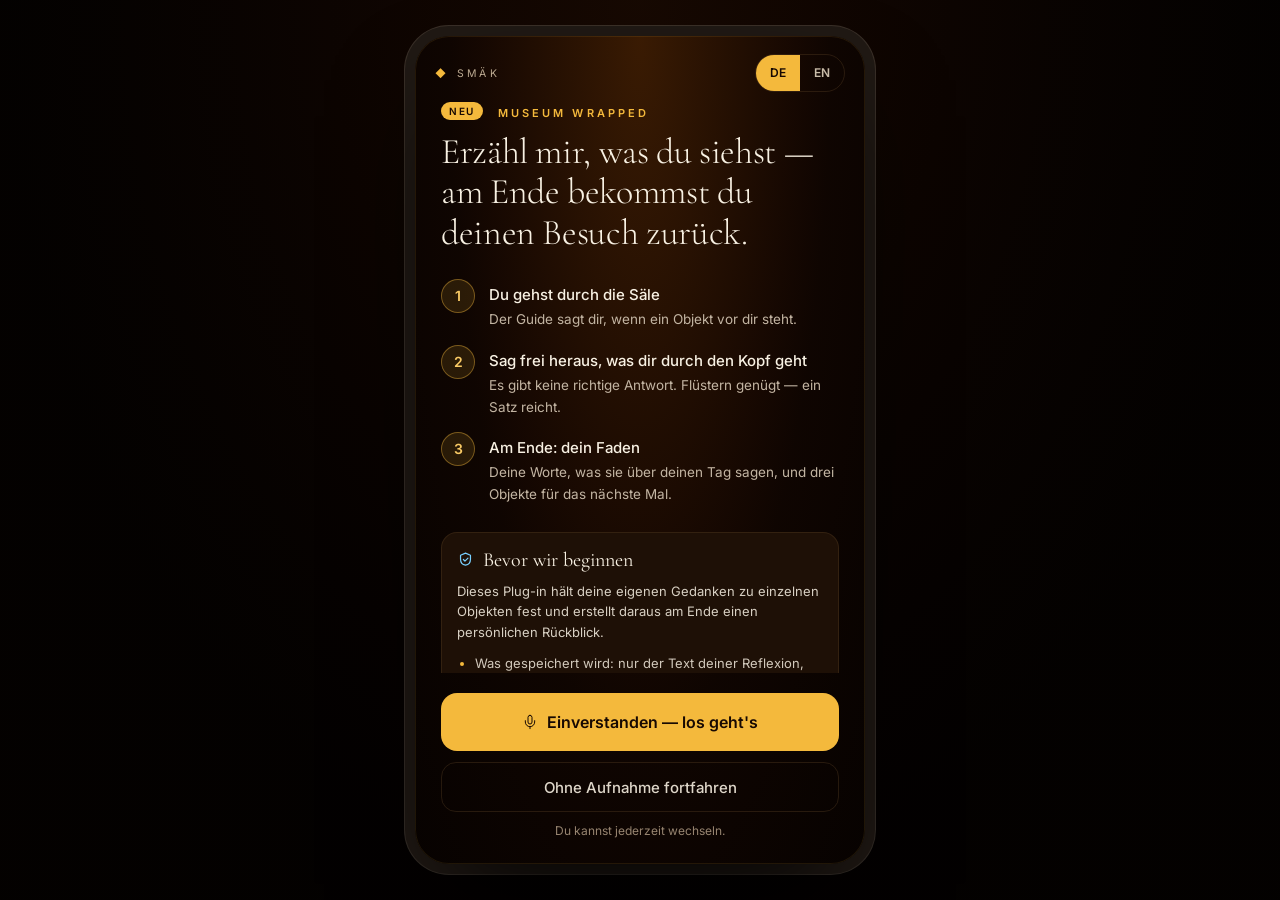
==== commit 91bf1f53: "Der Rahmen am Rechner wird kleiner und bekommt Luft 820 Bildpunkte breit war ein Fenster im Fenster," ====
--- a/app.html
+++ b/app.html
@@ -10,11 +10,12 @@
 <link rel="preconnect" href="https://fonts.googleapis.com" />
 <link rel="preconnect" href="https://fonts.gstatic.com" crossorigin />
 <link href="https://fonts.googleapis.com/css2?family=Cormorant+Garamond:ital,wght@0,300;0,400;0,500;0,600;1,300;1,400&family=Inter:wght@400;500;600&display=swap" rel="stylesheet" />
-<link rel="stylesheet" href="assets/museum.css?v=3g8" />
+<link rel="stylesheet" href="assets/museum.css?v=3k2" />
 </head>
 <body class="app">
   <div class="screen" id="app"></div>
-  <script src="assets/museum.js?v=3g8"></script>
-  <script src="assets/app.js?v=3g8"></script>
+  <script src="assets/qr.js?v=3k2"></script>
+  <script src="assets/museum.js?v=3k2"></script>
+  <script src="assets/app.js?v=3k2"></script>
 </body>
 </html>
--- a/assets/museum.css
+++ b/assets/museum.css
@@ -900,8 +900,12 @@
 @media (min-width:900px){
   body.app{padding:0;display:grid;place-items:center;overflow:auto;
     background:radial-gradient(ellipse at top,oklch(0.16 0.03 55) 0%,oklch(0.08 0.015 55) 70%)}
-  body.app .screen{position:relative;inset:auto;margin:26px auto;
-    width:min(820px, 92vw);height:min(1120px, calc(100vh - 52px));
+  /* Ein Geraet auf einer Buehne, kein Fenster im Fenster: schmaler als
+     zuvor und mit Luft oben und unten. Die Hoehe bleibt grosszuegig — die
+     uebrigen Regeln haengen an der Fensterhoehe, nicht an der Rahmenhoehe,
+     ein zu kurzer Rahmen wuerde den Inhalt also abschneiden. */
+  body.app .screen{position:relative;inset:auto;margin:auto;
+    width:min(560px, 50vh);height:min(1040px, calc(100vh - 72px));
     border-radius:34px;padding:0;
     box-shadow:0 50px 110px -30px oklch(0 0 0/.9), 0 0 0 10px oklch(0.22 0.015 60),
       0 0 0 11px oklch(0.42 0.02 62/.6)}
@@ -992,3 +996,35 @@
 .endefuss{flex:0 0 auto;display:flex;flex-direction:column;gap:9px}
 .endefuss .btn{min-height:50px}
 .fbar .chip.zurueck{margin-left:auto}
+
+/* Den Besuch mitnehmen: als was, und womit */
+.keeplabel{font:600 11px/1 var(--body);letter-spacing:.10em;text-transform:uppercase;
+  color:var(--gold);margin:2px 0 -6px}
+.keepwahl{display:flex;flex-direction:column;gap:8px}
+.keepopt{display:flex;flex-direction:column;gap:3px;text-align:left;cursor:pointer;
+  padding:12px 15px;border-radius:15px;border:1px solid var(--line);background:transparent;
+  color:var(--ink);transition:.16s}
+.keepopt b{font:600 14px/1.25 var(--body)}
+.keepopt i{font:400 12px/1.4 var(--body);font-style:normal;color:var(--muted)}
+.keepopt:hover{border-color:oklch(0.82 0.15 82/.45)}
+.keepopt.on{border-color:var(--gold);background:oklch(0.82 0.15 82/.09)}
+.keepopt.on b{color:var(--gold)}
+/* Die Karte um den Code herum darf gestaltet sein — der Code selbst nicht:
+   dunkel auf hell, ohne Verlauf, mit ruhigem Rand. Daran haengt, ob eine
+   Kamera ihn ueberhaupt findet. */
+.codekarte{background:#f7f2e7;border-radius:24px;padding:14px 14px 12px;
+  box-shadow:0 20px 44px -22px oklch(0 0 0/.85);
+  border:1px solid oklch(0.72 0.09 82/.4)}
+.codekopf{display:flex;align-items:center;gap:6px;font:600 11px/1 var(--body);
+  letter-spacing:.20em;color:#a8791a;padding:2px 4px 10px}
+.codekopf i{font-style:normal;font-size:9px}
+.codefuss{text-align:center;font:500 10px/1 var(--body);letter-spacing:.16em;
+  text-transform:uppercase;color:oklch(0.45 0.03 60);padding-top:10px}
+.codefeld{display:grid;place-items:center;border-radius:14px;
+  background:#f7f2e7;min-height:180px}
+/* So gross wie das Blatt es zulaesst: jedes Kaestchen mehr ist eines,
+   das die Kamera des Gegenuebers noch trennen kann. */
+.codefeld svg{width:100%;height:auto;display:block}
+.codelade{width:26px;height:26px;border-radius:50%;border:2px solid oklch(0.24 0.02 55/.25);
+  border-top-color:oklch(0.24 0.02 55/.8);animation:dreh .8s linear infinite}
+@keyframes dreh{to{transform:rotate(360deg)}}
